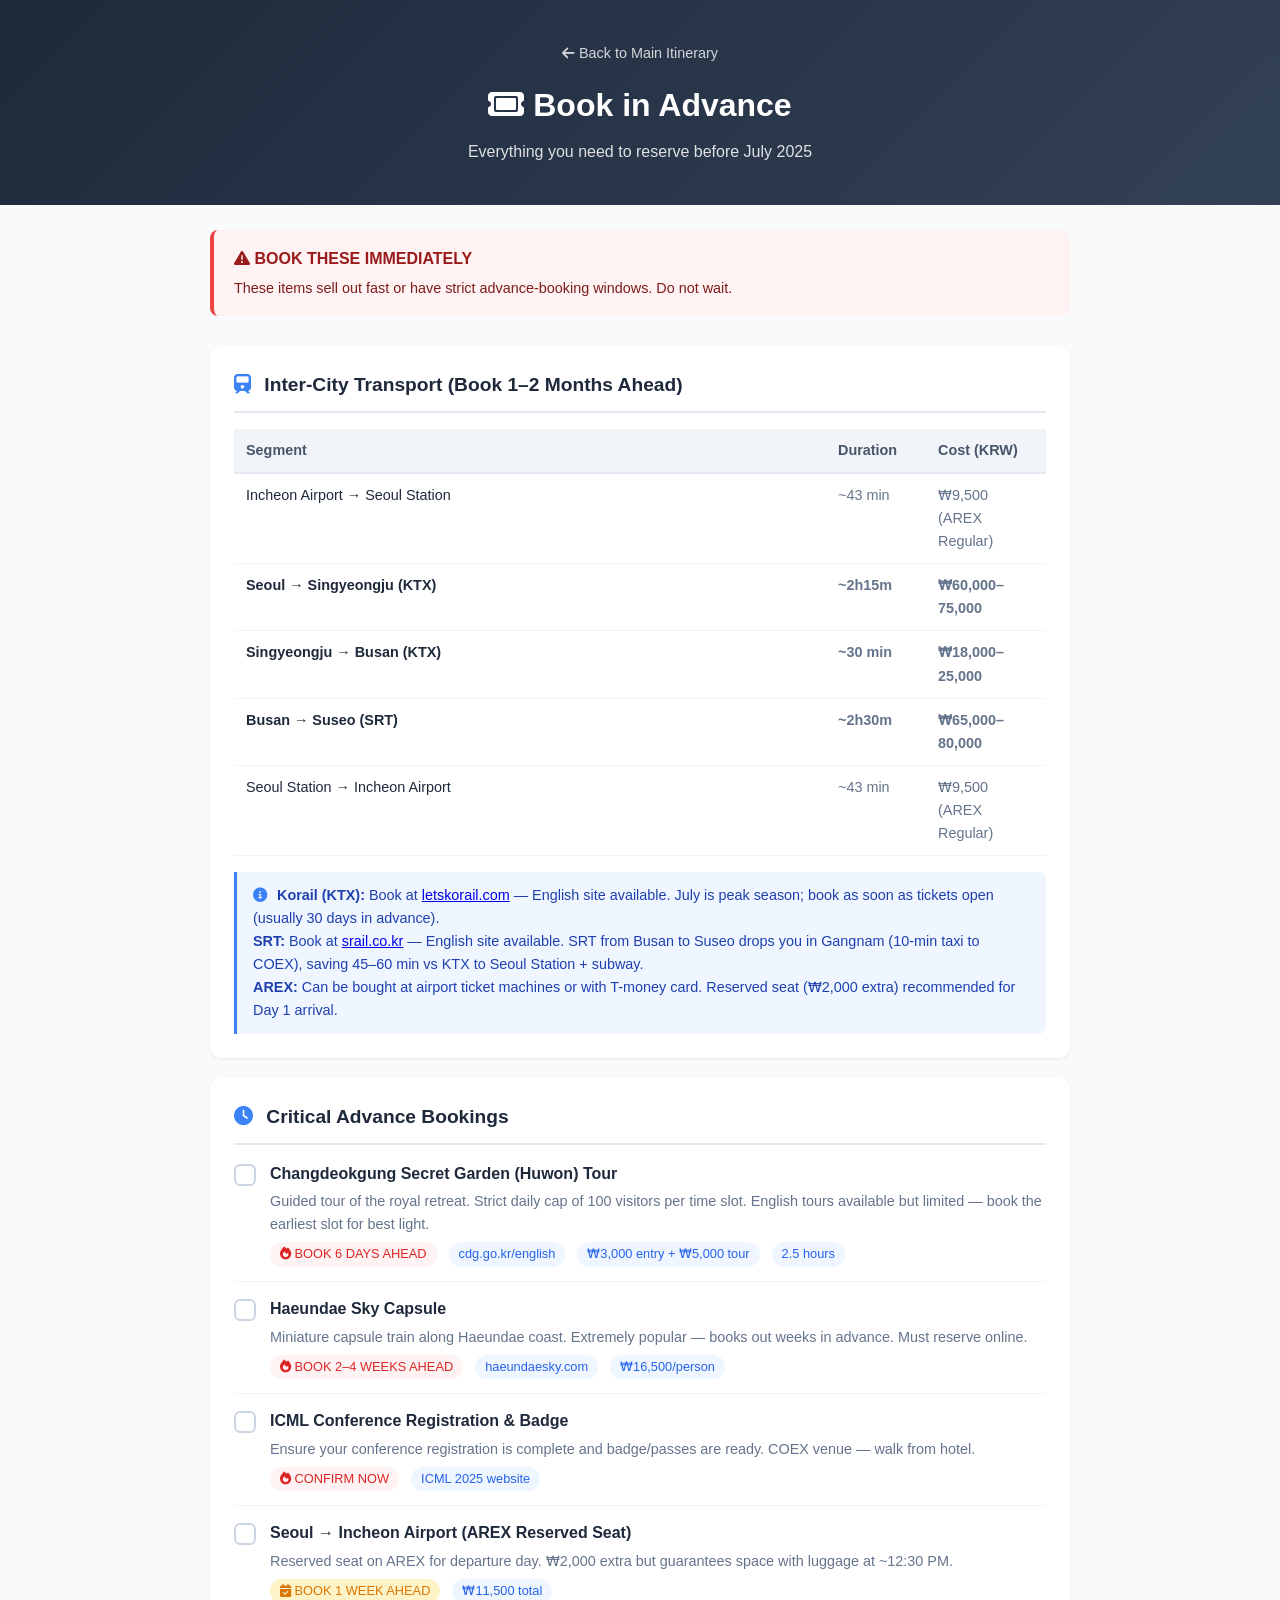
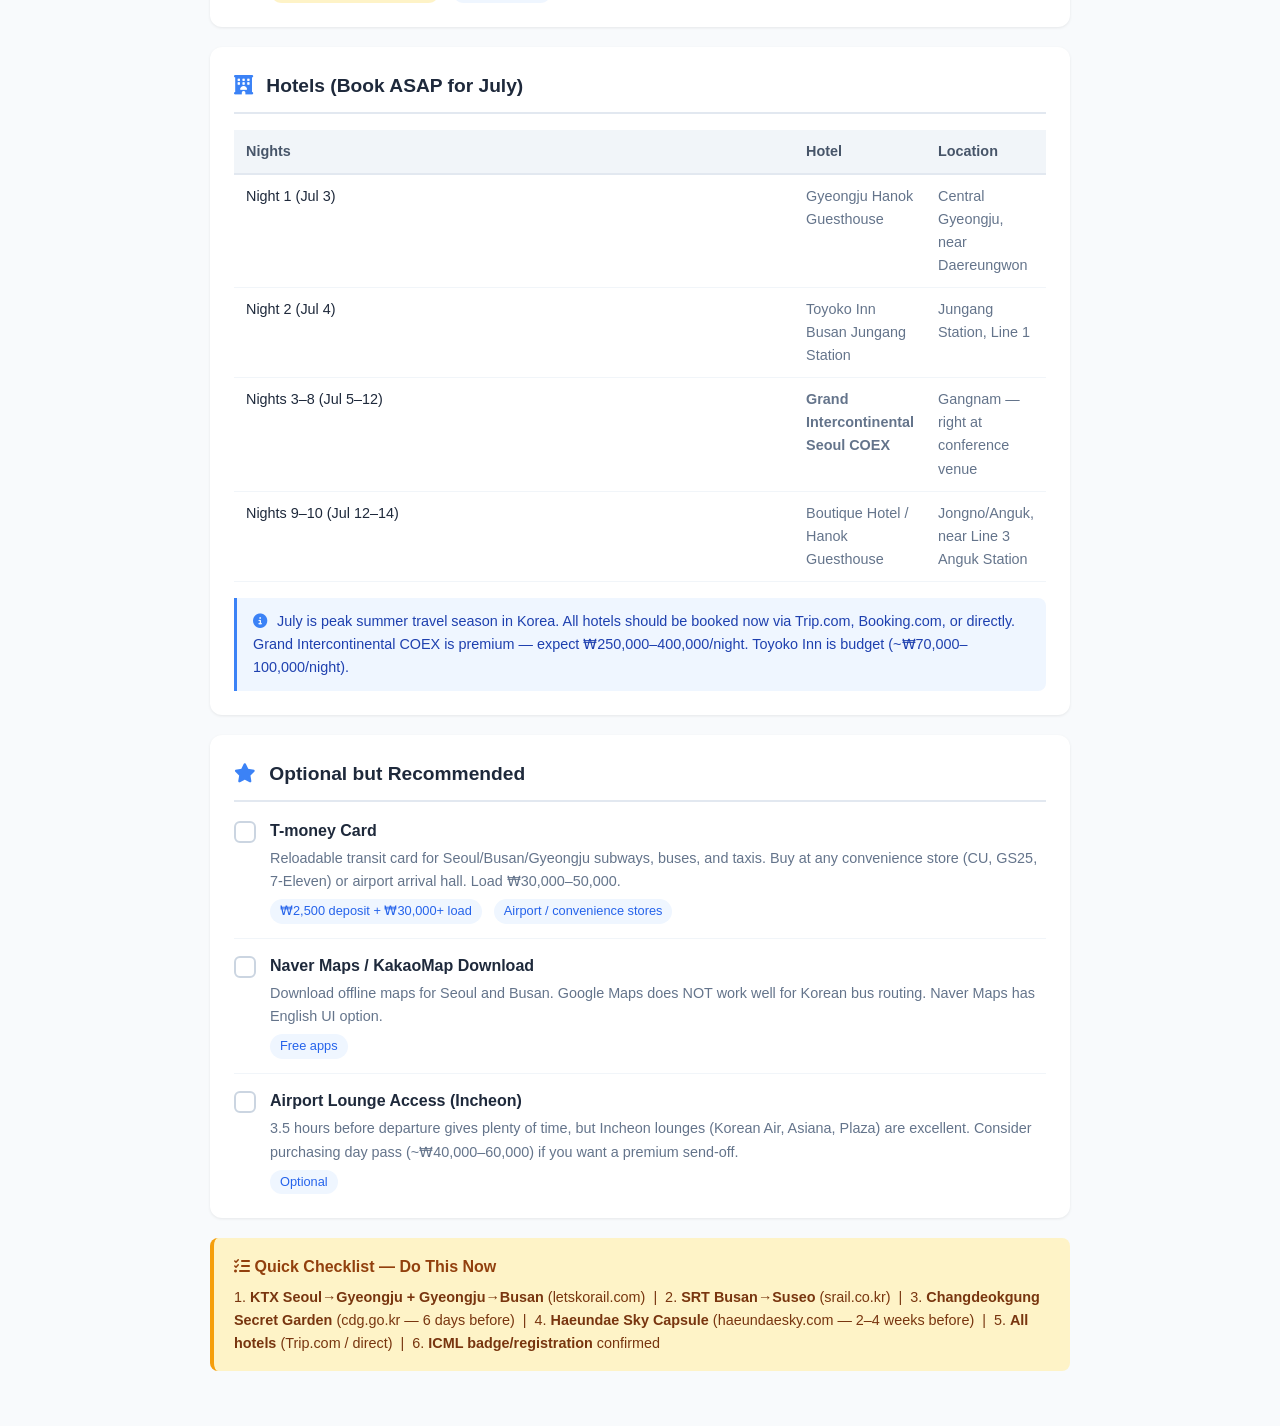
==== ticketing.html @ a27eac51 "Add: Back-to-home button, ticketing page, fix ICML day-of-week error - tour_package.html: Add 'Back " ====
<!DOCTYPE html>
<html lang="en">
<head>
  <meta charset="UTF-8">
  <meta name="viewport" content="width=device-width, initial-scale=1.0">
  <title>Korea Trip — Book in Advance | Gyeongju • Busan • Seoul</title>
  <link rel="stylesheet" href="https://cdnjs.cloudflare.com/ajax/libs/font-awesome/6.4.0/css/all.min.css">
  <style>
    * { box-sizing: border-box; }
    body { font-family: -apple-system, BlinkMacSystemFont, "Segoe UI", Roboto, Helvetica, Arial, sans-serif; line-height: 1.6; color: #334155; background-color: #f8fafc; margin: 0; padding: 0; }
    .header { background: linear-gradient(135deg, #1e293b 0%, #334155 100%); color: white; padding: 40px 20px; text-align: center; }
    .header h1 { margin: 0 0 8px 0; font-size: clamp(1.4rem, 4vw, 2rem); }
    .header p { margin: 0; opacity: 0.85; font-size: 1rem; }
    .back-link { display: inline-block; color: rgba(255,255,255,0.8); text-decoration: none; font-size: 0.9rem; margin-bottom: 15px; }
    .back-link:hover { color: white; text-decoration: underline; }
    .container { max-width: 900px; margin: 0 auto; padding: 25px 20px; }
    .urgency-banner { background: #fef3c7; border-left: 4px solid #f59e0b; padding: 16px 20px; border-radius: 8px; margin-bottom: 30px; }
    .urgency-banner h3 { margin: 0 0 6px 0; color: #92400e; font-size: 1rem; }
    .urgency-banner p { margin: 0; color: #78350f; font-size: 0.9rem; }
    .urgency-banner.critical { background: #fef2f2; border-left-color: #ef4444; }
    .urgency-banner.critical h3 { color: #991b1b; }
    .urgency-banner.critical p { color: #7f1d1d; }
    .urgency-banner.success { background: #f0fdf4; border-left-color: #22c55e; }
    .urgency-banner.success h3 { color: #166534; }
    .urgency-banner.success p { color: #14532d; }
    .section { background: white; border-radius: 12px; padding: 24px; margin-bottom: 20px; box-shadow: 0 1px 3px rgba(0,0,0,0.08); }
    .section h2 { margin: 0 0 16px 0; color: #1e293b; font-size: 1.2rem; border-bottom: 2px solid #e2e8f0; padding-bottom: 10px; }
    .section h2 i { margin-right: 8px; color: #3b82f6; }
    .item { display: flex; gap: 14px; padding: 14px 0; border-bottom: 1px solid #f1f5f9; align-items: flex-start; }
    .item:last-child { border-bottom: none; padding-bottom: 0; }
    .item:first-of-type { padding-top: 0; }
    .check-box { width: 22px; height: 22px; border-radius: 6px; border: 2px solid #cbd5e1; flex-shrink: 0; margin-top: 3px; cursor: pointer; display: flex; align-items: center; justify-content: center; transition: all 0.2s; }
    .check-box:hover { border-color: #3b82f6; background: #eff6ff; }
    .check-box.checked { background: #2563eb; border-color: #2563eb; }
    .check-box.checked::after { content: '\f00c'; font-family: 'Font Awesome 6 Free'; font-weight: 900; color: white; font-size: 12px; }
    .item-content { flex-grow: 1; }
    .item-title { font-weight: 600; color: #1e293b; margin-bottom: 4px; }
    .item-desc { font-size: 0.9rem; color: #64748b; margin-bottom: 6px; }
    .item-meta { display: flex; gap: 12px; flex-wrap: wrap; font-size: 0.8rem; }
    .badge { display: inline-block; padding: 2px 10px; border-radius: 20px; font-weight: 500; }
    .badge-urgent { background: #fef2f2; color: #dc2626; }
    .badge-soon { background: #fef3c7; color: #d97706; }
    .badge-info { background: #eff6ff; color: #2563eb; }
    .badge-done { background: #f0fdf4; color: #16a34a; }
    .badge-link { background: none; color: #2563eb; padding: 0; }
    .badge-link a { color: #2563eb; text-decoration: none; }
    .badge-link a:hover { text-decoration: underline; }
    .transport-table { width: 100%; border-collapse: collapse; margin-top: 12px; font-size: 0.9rem; }
    .transport-table th { background: #f1f5f9; text-align: left; padding: 10px 12px; font-weight: 600; color: #475569; border-bottom: 2px solid #e2e8f0; }
    .transport-table td { padding: 10px 12px; border-bottom: 1px solid #f1f5f9; vertical-align: top; }
    .transport-table td:first-child { font-weight: 500; color: #1e293b; white-space: nowrap; }
    .transport-table td:nth-child(2) { width: 100px; color: #64748b; }
    .transport-table td:nth-child(3) { width: 120px; color: #64748b; }
    .note { background: #eff6ff; border-left: 3px solid #3b82f6; padding: 12px 16px; border-radius: 0 8px 8px 0; margin-top: 16px; font-size: 0.9rem; color: #1e40af; }
    .note i { margin-right: 6px; color: #3b82f6; }
    @media (max-width: 600px) { .item-meta { flex-direction: column; gap: 6px; } .transport-table th, .transport-table td { padding: 8px 10px; font-size: 0.85rem; } .transport-table td:nth-child(2), .transport-table td:nth-child(3) { width: auto; } }
    @media print { .check-box { border-color: #333 !important; } body { background: white; } .section { box-shadow: none; border: 1px solid #ddd; } }
  </style>
</head>
<body>

<div class="header">
  <a href="index.html" class="back-link"><i class="fa-solid fa-arrow-left"></i> Back to Main Itinerary</a>
  <h1><i class="fa-solid fa-ticket"></i> Book in Advance</h1>
  <p>Everything you need to reserve before July 2025</p>
</div>

<div class="container">

  <!-- URGENT -->
  <div class="urgency-banner critical">
    <h3><i class="fa-solid fa-triangle-exclamation"></i> BOOK THESE IMMEDIATELY</h3>
    <p>These items sell out fast or have strict advance-booking windows. Do not wait.</p>
  </div>

  <!-- TRANSPORT -->
  <div class="section">
    <h2><i class="fa-solid fa-train"></i> Inter-City Transport (Book 1–2 Months Ahead)</h2>
    <table class="transport-table">
      <tr><th>Segment</th><th>Duration</th><th>Cost (KRW)</th></tr>
      <tr>
        <td>Incheon Airport → Seoul Station</td>
        <td>~43 min</td>
        <td>₩9,500 (AREX Regular)</td>
      </tr>
      <tr>
        <td><b>Seoul → Singyeongju (KTX)</b></td>
        <td><b>~2h15m</b></td>
        <td><b>₩60,000–75,000</b></td>
      </tr>
      <tr>
        <td><b>Singyeongju → Busan (KTX)</b></td>
        <td><b>~30 min</b></td>
        <td><b>₩18,000–25,000</b></td>
      </tr>
      <tr>
        <td><b>Busan → Suseo (SRT)</b></td>
        <td><b>~2h30m</b></td>
        <td><b>₩65,000–80,000</b></td>
      </tr>
      <tr>
        <td>Seoul Station → Incheon Airport</td>
        <td>~43 min</td>
        <td>₩9,500 (AREX Regular)</td>
      </tr>
    </table>
    <div class="note">
      <i class="fa-solid fa-circle-info"></i>
      <b>Korail (KTX):</b> Book at <a href="https://www.letskorail.com/ebk01/" target="_blank">letskorail.com</a> — English site available. July is peak season; book as soon as tickets open (usually 30 days in advance).<br>
      <b>SRT:</b> Book at <a href="https://www.srail.co.kr/" target="_blank">srail.co.kr</a> — English site available. SRT from Busan to Suseo drops you in Gangnam (10-min taxi to COEX), saving 45–60 min vs KTX to Seoul Station + subway.<br>
      <b>AREX:</b> Can be bought at airport ticket machines or with T-money card. Reserved seat (₩2,000 extra) recommended for Day 1 arrival.
    </div>
  </div>

  <!-- CRITICAL BOOKINGS -->
  <div class="section">
    <h2><i class="fa-solid fa-clock"></i> Critical Advance Bookings</h2>

    <div class="item">
      <div class="check-box" onclick="this.classList.toggle('checked')"></div>
      <div class="item-content">
        <div class="item-title">Changdeokgung Secret Garden (Huwon) Tour</div>
        <div class="item-desc">Guided tour of the royal retreat. Strict daily cap of 100 visitors per time slot. English tours available but limited — book the earliest slot for best light.</div>
        <div class="item-meta">
          <span class="badge badge-urgent"><i class="fa-solid fa-fire"></i> BOOK 6 DAYS AHEAD</span>
          <span class="badge badge-info">cdg.go.kr/english</span>
          <span class="badge badge-info">₩3,000 entry + ₩5,000 tour</span>
          <span class="badge badge-info">2.5 hours</span>
        </div>
      </div>
    </div>

    <div class="item">
      <div class="check-box" onclick="this.classList.toggle('checked')"></div>
      <div class="item-content">
        <div class="item-title">Haeundae Sky Capsule</div>
        <div class="item-desc">Miniature capsule train along Haeundae coast. Extremely popular — books out weeks in advance. Must reserve online.</div>
        <div class="item-meta">
          <span class="badge badge-urgent"><i class="fa-solid fa-fire"></i> BOOK 2–4 WEEKS AHEAD</span>
          <span class="badge badge-info">haeundaesky.com</span>
          <span class="badge badge-info">₩16,500/person</span>
        </div>
      </div>
    </div>

    <div class="item">
      <div class="check-box" onclick="this.classList.toggle('checked')"></div>
      <div class="item-content">
        <div class="item-title">ICML Conference Registration & Badge</div>
        <div class="item-desc">Ensure your conference registration is complete and badge/passes are ready. COEX venue — walk from hotel.</div>
        <div class="item-meta">
          <span class="badge badge-urgent"><i class="fa-solid fa-fire"></i> CONFIRM NOW</span>
          <span class="badge badge-info">ICML 2025 website</span>
        </div>
      </div>
    </div>

    <div class="item">
      <div class="check-box" onclick="this.classList.toggle('checked')"></div>
      <div class="item-content">
        <div class="item-title">Seoul → Incheon Airport (AREX Reserved Seat)</div>
        <div class="item-desc">Reserved seat on AREX for departure day. ₩2,000 extra but guarantees space with luggage at ~12:30 PM.</div>
        <div class="item-meta">
          <span class="badge badge-soon"><i class="fa-solid fa-calendar-check"></i> BOOK 1 WEEK AHEAD</span>
          <span class="badge badge-info">₩11,500 total</span>
        </div>
      </div>
    </div>

  </div>

  <!-- HOTELS -->
  <div class="section">
    <h2><i class="fa-solid fa-hotel"></i> Hotels (Book ASAP for July)</h2>
    <table class="transport-table">
      <tr><th>Nights</th><th>Hotel</th><th>Location</th></tr>
      <tr>
        <td>Night 1 (Jul 3)</td>
        <td>Gyeongju Hanok Guesthouse</td>
        <td>Central Gyeongju, near Daereungwon</td>
      </tr>
      <tr>
        <td>Night 2 (Jul 4)</td>
        <td>Toyoko Inn Busan Jungang Station</td>
        <td>Jungang Station, Line 1</td>
      </tr>
      <tr>
        <td>Nights 3–8 (Jul 5–12)</td>
        <td><b>Grand Intercontinental Seoul COEX</b></td>
        <td>Gangnam — right at conference venue</td>
      </tr>
      <tr>
        <td>Nights 9–10 (Jul 12–14)</td>
        <td>Boutique Hotel / Hanok Guesthouse</td>
        <td>Jongno/Anguk, near Line 3 Anguk Station</td>
      </tr>
    </table>
    <div class="note">
      <i class="fa-solid fa-circle-info"></i>
      July is peak summer travel season in Korea. All hotels should be booked now via Trip.com, Booking.com, or directly. Grand Intercontinental COEX is premium — expect ₩250,000–400,000/night. Toyoko Inn is budget (~₩70,000–100,000/night).
    </div>
  </div>

  <!-- OPTIONAL BUT RECOMMENDED -->
  <div class="section">
    <h2><i class="fa-solid fa-star"></i> Optional but Recommended</h2>

    <div class="item">
      <div class="check-box" onclick="this.classList.toggle('checked')"></div>
      <div class="item-content">
        <div class="item-title">T-money Card</div>
        <div class="item-desc">Reloadable transit card for Seoul/Busan/Gyeongju subways, buses, and taxis. Buy at any convenience store (CU, GS25, 7-Eleven) or airport arrival hall. Load ₩30,000–50,000.</div>
        <div class="item-meta">
          <span class="badge badge-info">₩2,500 deposit + ₩30,000+ load</span>
          <span class="badge badge-info">Airport / convenience stores</span>
        </div>
      </div>
    </div>

    <div class="item">
      <div class="check-box" onclick="this.classList.toggle('checked')"></div>
      <div class="item-content">
        <div class="item-title">Naver Maps / KakaoMap Download</div>
        <div class="item-desc">Download offline maps for Seoul and Busan. Google Maps does NOT work well for Korean bus routing. Naver Maps has English UI option.</div>
        <div class="item-meta">
          <span class="badge badge-info">Free apps</span>
        </div>
      </div>
    </div>

    <div class="item">
      <div class="check-box" onclick="this.classList.toggle('checked')"></div>
      <div class="item-content">
        <div class="item-title">Airport Lounge Access (Incheon)</div>
        <div class="item-desc">3.5 hours before departure gives plenty of time, but Incheon lounges (Korean Air, Asiana, Plaza) are excellent. Consider purchasing day pass (~₩40,000–60,000) if you want a premium send-off.</div>
        <div class="item-meta">
          <span class="badge badge-info">Optional</span>
        </div>
      </div>
    </div>

  </div>

  <!-- SUMMARY -->
  <div class="urgency-banner">
    <h3><i class="fa-solid fa-list-check"></i> Quick Checklist — Do This Now</h3>
    <p style="margin:0; font-size:0.9rem;">
      1. <b>KTX Seoul→Gyeongju + Gyeongju→Busan</b> (letskorail.com) &nbsp;|&nbsp;
      2. <b>SRT Busan→Suseo</b> (srail.co.kr) &nbsp;|&nbsp;
      3. <b>Changdeokgung Secret Garden</b> (cdg.go.kr — 6 days before) &nbsp;|&nbsp;
      4. <b>Haeundae Sky Capsule</b> (haeundaesky.com — 2–4 weeks before) &nbsp;|&nbsp;
      5. <b>All hotels</b> (Trip.com / direct) &nbsp;|&nbsp;
      6. <b>ICML badge/registration</b> confirmed
    </p>
  </div>

</div>

<script>
  // Persist checkbox state in localStorage
  document.querySelectorAll('.check-box').forEach((box, i) => {
    const saved = localStorage.getItem('korea-ticketing-' + i);
    if (saved === 'true') box.classList.add('checked');
    box.addEventListener('click', () => {
      localStorage.setItem('korea-ticketing-' + i, box.classList.contains('checked'));
    });
  });
</script>

</body>
</html>
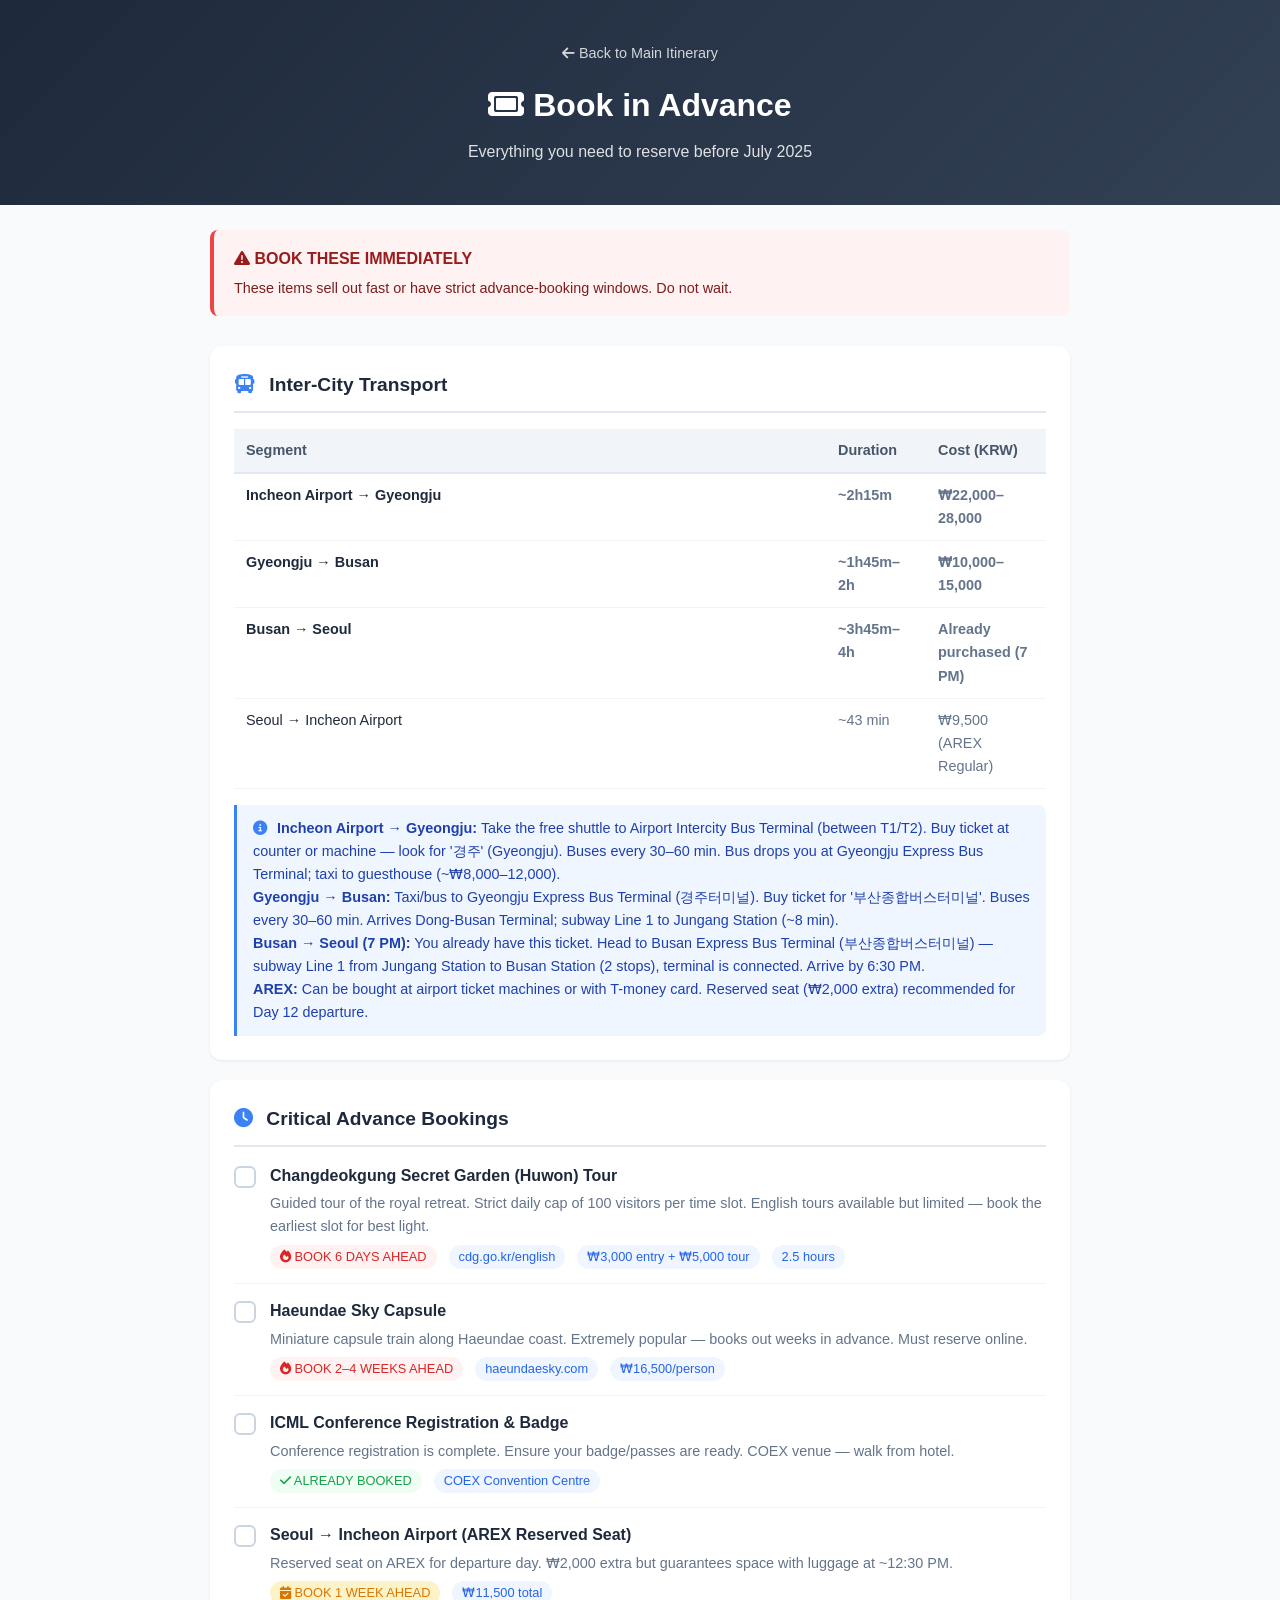
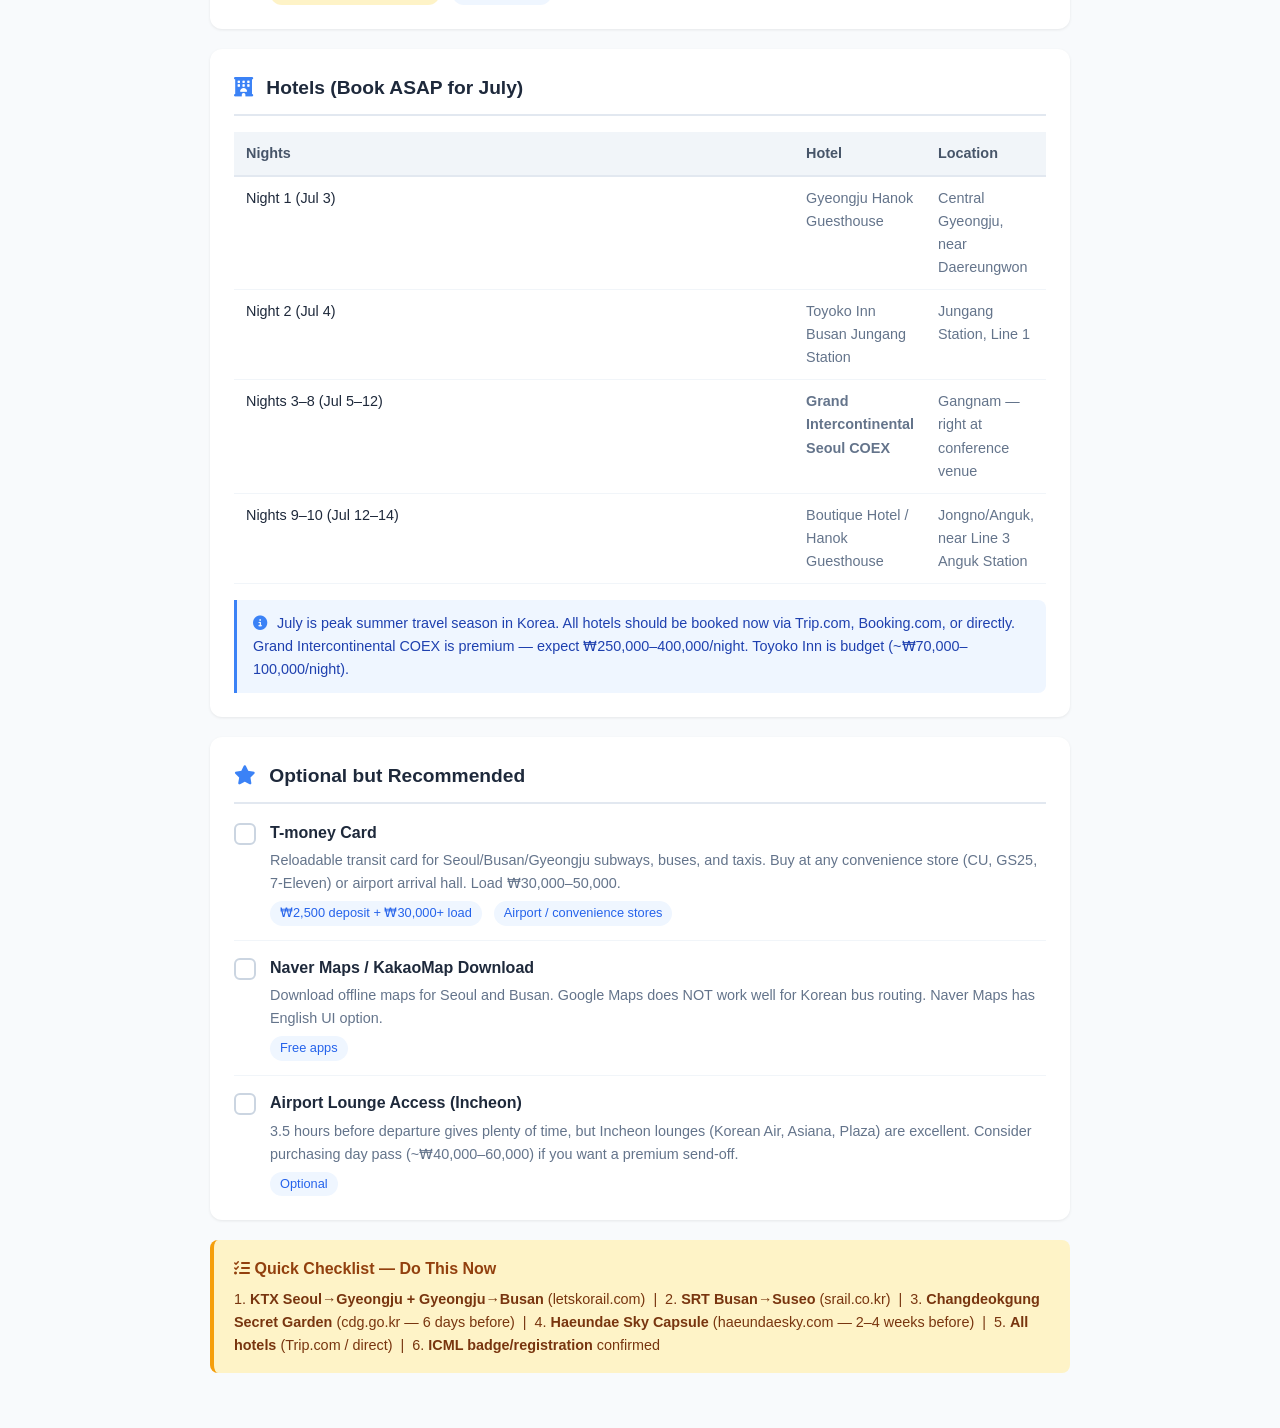
==== commit a9d86f4f: "Replace KTX/SRT with intercity buses throughout; ICML already booked - Day 1: Airport limousine bus " ====
--- a/ticketing.html
+++ b/ticketing.html
@@ -75,40 +75,36 @@
 
   <!-- TRANSPORT -->
   <div class="section">
-    <h2><i class="fa-solid fa-train"></i> Inter-City Transport (Book 1–2 Months Ahead)</h2>
+    <h2><i class="fa-solid fa-bus"></i> Inter-City Transport</h2>
     <table class="transport-table">
       <tr><th>Segment</th><th>Duration</th><th>Cost (KRW)</th></tr>
       <tr>
-        <td>Incheon Airport → Seoul Station</td>
-        <td>~43 min</td>
-        <td>₩9,500 (AREX Regular)</td>
-      </tr>
-      <tr>
-        <td><b>Seoul → Singyeongju (KTX)</b></td>
+        <td><b>Incheon Airport → Gyeongju</b></td>
         <td><b>~2h15m</b></td>
-        <td><b>₩60,000–75,000</b></td>
-      </tr>
-      <tr>
-        <td><b>Singyeongju → Busan (KTX)</b></td>
-        <td><b>~30 min</b></td>
-        <td><b>₩18,000–25,000</b></td>
-      </tr>
-      <tr>
-        <td><b>Busan → Suseo (SRT)</b></td>
-        <td><b>~2h30m</b></td>
-        <td><b>₩65,000–80,000</b></td>
-      </tr>
-      <tr>
-        <td>Seoul Station → Incheon Airport</td>
+        <td><b>₩22,000–28,000</b></td>
+      </tr>
+      <tr>
+        <td><b>Gyeongju → Busan</b></td>
+        <td><b>~1h45m–2h</b></td>
+        <td><b>₩10,000–15,000</b></td>
+      </tr>
+      <tr>
+        <td><b>Busan → Seoul</b></td>
+        <td><b>~3h45m–4h</b></td>
+        <td><b>Already purchased (7 PM)</b></td>
+      </tr>
+      <tr>
+        <td>Seoul → Incheon Airport</td>
         <td>~43 min</td>
         <td>₩9,500 (AREX Regular)</td>
       </tr>
     </table>
     <div class="note">
       <i class="fa-solid fa-circle-info"></i>
-      <b>Korail (KTX):</b> Book at <a href="https://www.letskorail.com/ebk01/" target="_blank">letskorail.com</a> — English site available. July is peak season; book as soon as tickets open (usually 30 days in advance).<br>
-      <b>SRT:</b> Book at <a href="https://www.srail.co.kr/" target="_blank">srail.co.kr</a> — English site available. SRT from Busan to Suseo drops you in Gangnam (10-min taxi to COEX), saving 45–60 min vs KTX to Seoul Station + subway.<br>
-      <b>AREX:</b> Can be bought at airport ticket machines or with T-money card. Reserved seat (₩2,000 extra) recommended for Day 1 arrival.
+      <b>Incheon Airport → Gyeongju:</b> Take the free shuttle to Airport Intercity Bus Terminal (between T1/T2). Buy ticket at counter or machine — look for '경주' (Gyeongju). Buses every 30–60 min. Bus drops you at Gyeongju Express Bus Terminal; taxi to guesthouse (~₩8,000–12,000).<br>
+      <b>Gyeongju → Busan:</b> Taxi/bus to Gyeongju Express Bus Terminal (경주터미널). Buy ticket for '부산종합버스터미널'. Buses every 30–60 min. Arrives Dong-Busan Terminal; subway Line 1 to Jungang Station (~8 min).<br>
+      <b>Busan → Seoul (7 PM):</b> You already have this ticket. Head to Busan Express Bus Terminal (부산종합버스터미널) — subway Line 1 from Jungang Station to Busan Station (2 stops), terminal is connected. Arrive by 6:30 PM.<br>
+      <b>AREX:</b> Can be bought at airport ticket machines or with T-money card. Reserved seat (₩2,000 extra) recommended for Day 12 departure.
     </div>
   </div>
 
@@ -147,10 +143,10 @@
       <div class="check-box" onclick="this.classList.toggle('checked')"></div>
       <div class="item-content">
         <div class="item-title">ICML Conference Registration & Badge</div>
-        <div class="item-desc">Ensure your conference registration is complete and badge/passes are ready. COEX venue — walk from hotel.</div>
-        <div class="item-meta">
-          <span class="badge badge-urgent"><i class="fa-solid fa-fire"></i> CONFIRM NOW</span>
-          <span class="badge badge-info">ICML 2025 website</span>
+        <div class="item-desc">Conference registration is complete. Ensure your badge/passes are ready. COEX venue — walk from hotel.</div>
+        <div class="item-meta">
+          <span class="badge badge-done"><i class="fa-solid fa-check"></i> ALREADY BOOKED</span>
+          <span class="badge badge-info">COEX Convention Centre</span>
         </div>
       </div>
     </div>
